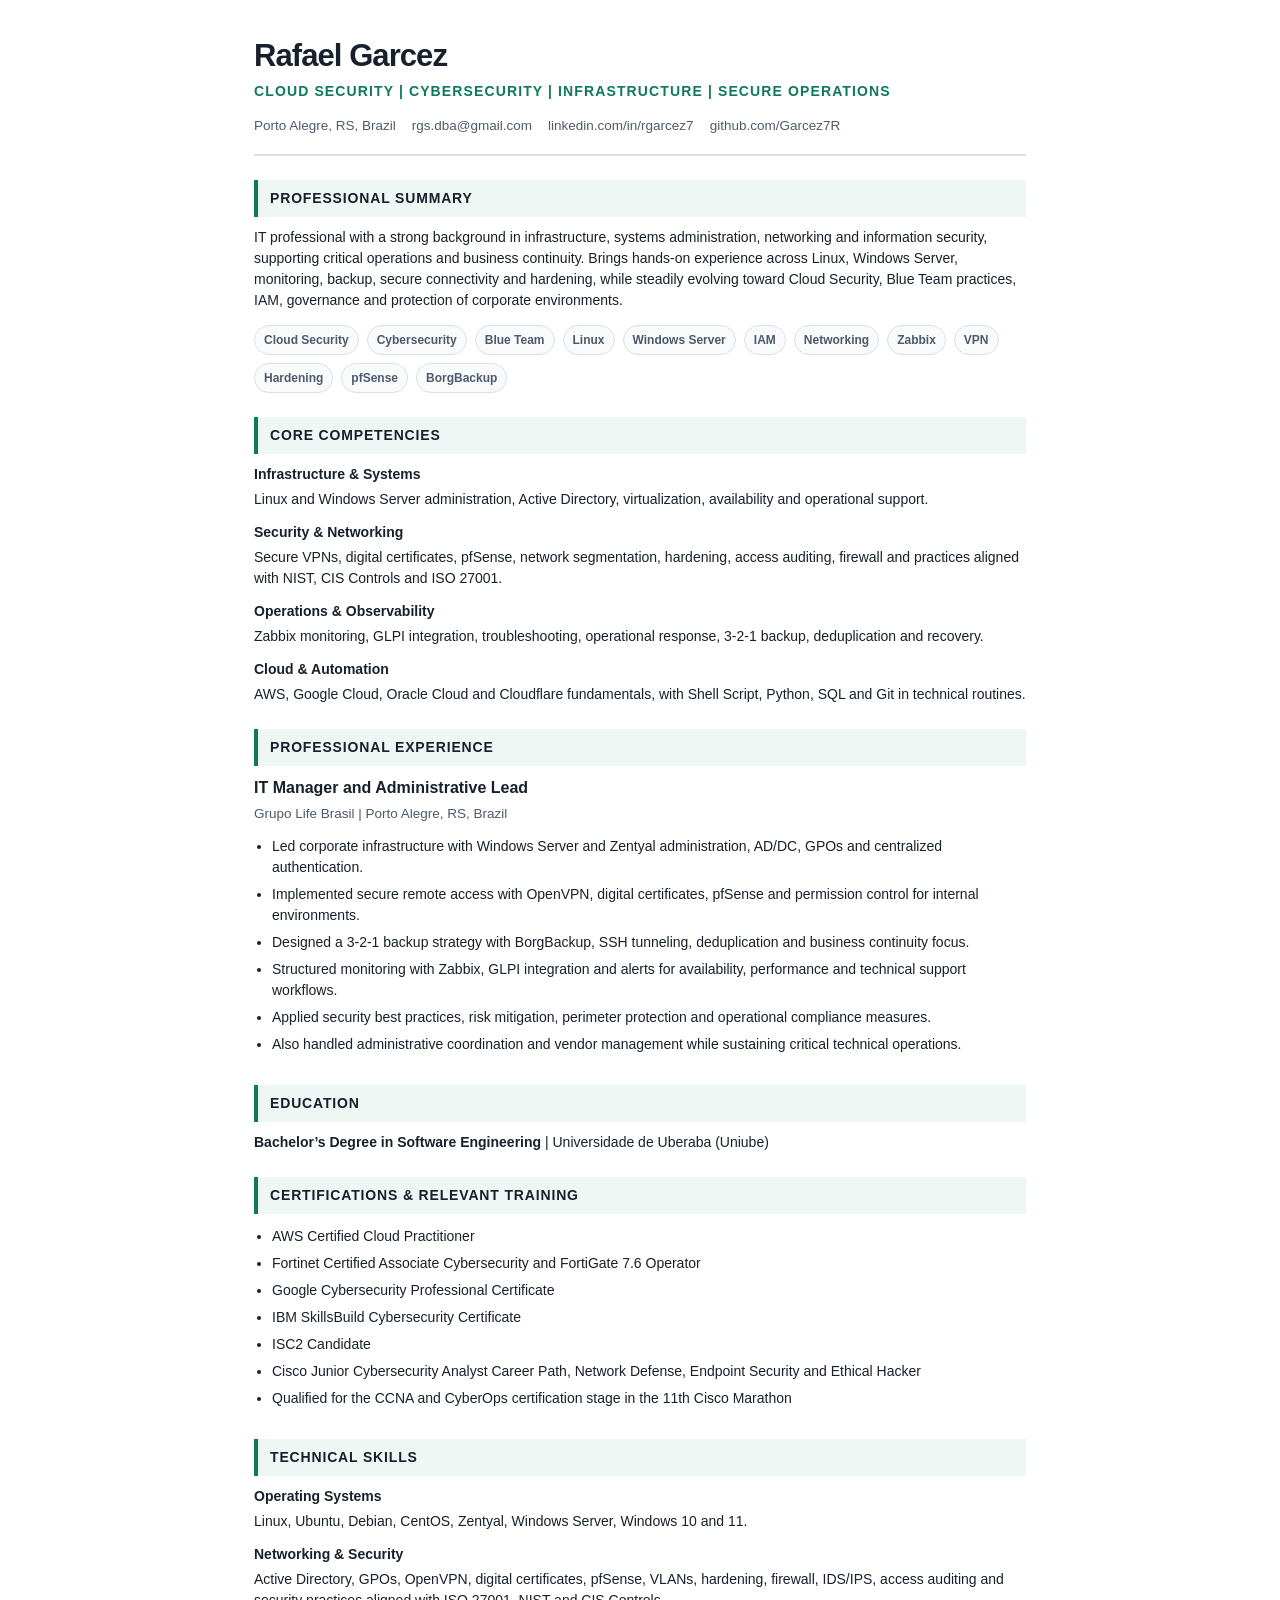
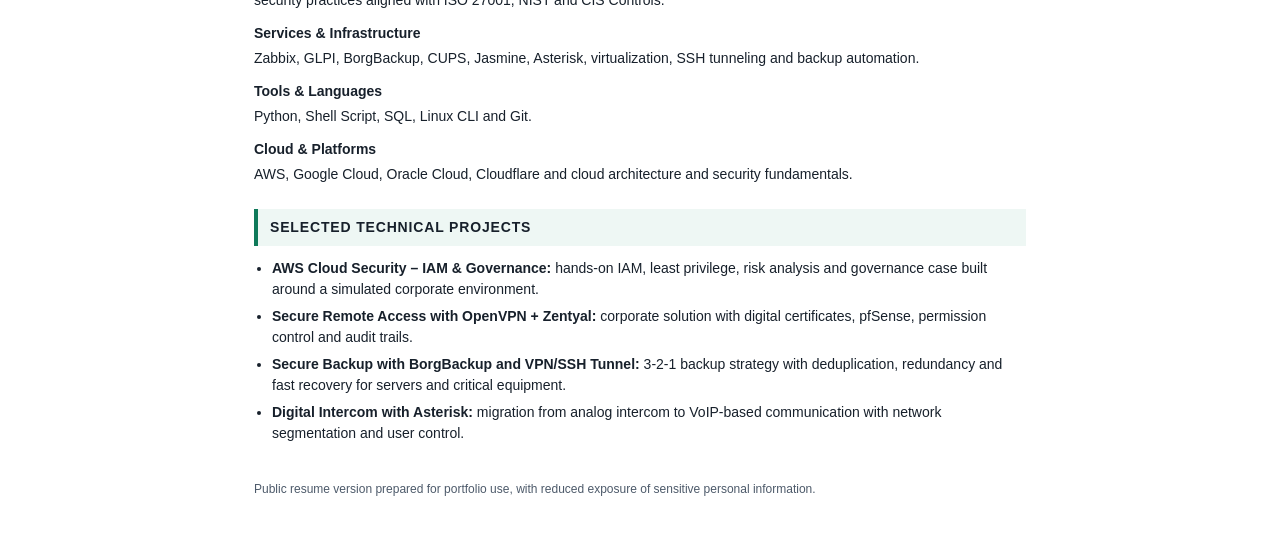
==== assets/docs/cv-public-en.html @ 8097c796 "feat: serve english cv when site language is en" ====
<!doctype html>
<html lang="en">
  <head>
    <meta charset="UTF-8" />
    <meta name="viewport" content="width=device-width, initial-scale=1.0" />
    <title>Rafael Garcez | Public Resume</title>
    <style>
      :root {
        --bg: #ffffff;
        --text: #17202b;
        --muted: #4d5a6a;
        --line: #d9e0e8;
        --accent: #0f7a5a;
        --accent-soft: #eef7f4;
      }

      * {
        box-sizing: border-box;
      }

      body {
        margin: 0;
        background: var(--bg);
        color: var(--text);
        font-family: "Inter", "Segoe UI", Arial, sans-serif;
        line-height: 1.5;
      }

      .page {
        max-width: 860px;
        margin: 0 auto;
        padding: 40px 44px 48px;
      }

      header {
        padding-bottom: 18px;
        border-bottom: 2px solid var(--line);
      }

      h1 {
        margin: 0 0 8px;
        font-size: 31px;
        line-height: 1.05;
        letter-spacing: -0.03em;
      }

      .headline {
        margin: 0 0 14px;
        color: var(--accent);
        font-size: 14px;
        font-weight: 700;
        letter-spacing: 0.08em;
        text-transform: uppercase;
      }

      .meta {
        display: flex;
        flex-wrap: wrap;
        gap: 8px 16px;
        color: var(--muted);
        font-size: 13.5px;
      }

      .meta span {
        white-space: nowrap;
      }

      main {
        display: grid;
        gap: 24px;
        padding-top: 24px;
      }

      section {
        display: grid;
        gap: 10px;
      }

      h2 {
        margin: 0;
        padding: 8px 12px;
        background: var(--accent-soft);
        border-left: 4px solid var(--accent);
        font-size: 14px;
        letter-spacing: 0.06em;
        text-transform: uppercase;
      }

      p {
        margin: 0;
        font-size: 14px;
      }

      .role {
        display: grid;
        gap: 4px;
      }

      .role-title {
        font-size: 16px;
        font-weight: 700;
      }

      .role-company {
        color: var(--muted);
        font-size: 13.5px;
      }

      ul {
        margin: 2px 0 0 18px;
        padding: 0;
      }

      li {
        margin: 0 0 6px;
        font-size: 14px;
      }

      .grid {
        display: grid;
        gap: 12px;
      }

      .summary-grid {
        display: grid;
        gap: 14px;
      }

      .keyword-strip {
        display: flex;
        flex-wrap: wrap;
        gap: 8px;
      }

      .keyword-strip span {
        display: inline-flex;
        align-items: center;
        padding: 5px 9px;
        border: 1px solid var(--line);
        border-radius: 999px;
        background: #f8fafc;
        color: var(--muted);
        font-size: 12px;
        font-weight: 600;
      }

      .skill-group {
        display: grid;
        gap: 4px;
      }

      .skill-group strong {
        font-size: 14px;
      }

      .footnote {
        margin-top: 6px;
        color: var(--muted);
        font-size: 12px;
      }
    </style>
  </head>
  <body>
    <div class="page">
      <header>
        <h1>Rafael Garcez</h1>
        <p class="headline">Cloud Security | Cybersecurity | Infrastructure | Secure Operations</p>
        <div class="meta">
          <span>Porto Alegre, RS, Brazil</span>
          <span>rgs.dba@gmail.com</span>
          <span>linkedin.com/in/rgarcez7</span>
          <span>github.com/Garcez7R</span>
        </div>
      </header>

      <main>
        <section>
          <h2>Professional Summary</h2>
          <div class="summary-grid">
            <p>
              IT professional with a strong background in infrastructure, systems administration, networking and
              information security, supporting critical operations and business continuity. Brings hands-on experience
              across Linux, Windows Server, monitoring, backup, secure connectivity and hardening, while steadily
              evolving toward Cloud Security, Blue Team practices, IAM, governance and protection of corporate
              environments.
            </p>
            <div class="keyword-strip">
              <span>Cloud Security</span>
              <span>Cybersecurity</span>
              <span>Blue Team</span>
              <span>Linux</span>
              <span>Windows Server</span>
              <span>IAM</span>
              <span>Networking</span>
              <span>Zabbix</span>
              <span>VPN</span>
              <span>Hardening</span>
              <span>pfSense</span>
              <span>BorgBackup</span>
            </div>
          </div>
        </section>

        <section>
          <h2>Core Competencies</h2>
          <div class="grid">
            <div class="skill-group">
              <strong>Infrastructure & Systems</strong>
              <p>Linux and Windows Server administration, Active Directory, virtualization, availability and operational support.</p>
            </div>
            <div class="skill-group">
              <strong>Security & Networking</strong>
              <p>Secure VPNs, digital certificates, pfSense, network segmentation, hardening, access auditing, firewall and practices aligned with NIST, CIS Controls and ISO 27001.</p>
            </div>
            <div class="skill-group">
              <strong>Operations & Observability</strong>
              <p>Zabbix monitoring, GLPI integration, troubleshooting, operational response, 3-2-1 backup, deduplication and recovery.</p>
            </div>
            <div class="skill-group">
              <strong>Cloud & Automation</strong>
              <p>AWS, Google Cloud, Oracle Cloud and Cloudflare fundamentals, with Shell Script, Python, SQL and Git in technical routines.</p>
            </div>
          </div>
        </section>

        <section>
          <h2>Professional Experience</h2>
          <div class="role">
            <div class="role-title">IT Manager and Administrative Lead</div>
            <div class="role-company">Grupo Life Brasil | Porto Alegre, RS, Brazil</div>
          </div>
          <ul>
            <li>Led corporate infrastructure with Windows Server and Zentyal administration, AD/DC, GPOs and centralized authentication.</li>
            <li>Implemented secure remote access with OpenVPN, digital certificates, pfSense and permission control for internal environments.</li>
            <li>Designed a 3-2-1 backup strategy with BorgBackup, SSH tunneling, deduplication and business continuity focus.</li>
            <li>Structured monitoring with Zabbix, GLPI integration and alerts for availability, performance and technical support workflows.</li>
            <li>Applied security best practices, risk mitigation, perimeter protection and operational compliance measures.</li>
            <li>Also handled administrative coordination and vendor management while sustaining critical technical operations.</li>
          </ul>
        </section>

        <section>
          <h2>Education</h2>
          <p><strong>Bachelor’s Degree in Software Engineering</strong> | Universidade de Uberaba (Uniube)</p>
        </section>

        <section>
          <h2>Certifications & Relevant Training</h2>
          <ul>
            <li>AWS Certified Cloud Practitioner</li>
            <li>Fortinet Certified Associate Cybersecurity and FortiGate 7.6 Operator</li>
            <li>Google Cybersecurity Professional Certificate</li>
            <li>IBM SkillsBuild Cybersecurity Certificate</li>
            <li>ISC2 Candidate</li>
            <li>Cisco Junior Cybersecurity Analyst Career Path, Network Defense, Endpoint Security and Ethical Hacker</li>
            <li>Qualified for the CCNA and CyberOps certification stage in the 11th Cisco Marathon</li>
          </ul>
        </section>

        <section>
          <h2>Technical Skills</h2>
          <div class="grid">
            <div class="skill-group">
              <strong>Operating Systems</strong>
              <p>Linux, Ubuntu, Debian, CentOS, Zentyal, Windows Server, Windows 10 and 11.</p>
            </div>
            <div class="skill-group">
              <strong>Networking & Security</strong>
              <p>Active Directory, GPOs, OpenVPN, digital certificates, pfSense, VLANs, hardening, firewall, IDS/IPS, access auditing and security practices aligned with ISO 27001, NIST and CIS Controls.</p>
            </div>
            <div class="skill-group">
              <strong>Services & Infrastructure</strong>
              <p>Zabbix, GLPI, BorgBackup, CUPS, Jasmine, Asterisk, virtualization, SSH tunneling and backup automation.</p>
            </div>
            <div class="skill-group">
              <strong>Tools & Languages</strong>
              <p>Python, Shell Script, SQL, Linux CLI and Git.</p>
            </div>
            <div class="skill-group">
              <strong>Cloud & Platforms</strong>
              <p>AWS, Google Cloud, Oracle Cloud, Cloudflare and cloud architecture and security fundamentals.</p>
            </div>
          </div>
        </section>

        <section>
          <h2>Selected Technical Projects</h2>
          <ul>
            <li><strong>AWS Cloud Security – IAM &amp; Governance:</strong> hands-on IAM, least privilege, risk analysis and governance case built around a simulated corporate environment.</li>
            <li><strong>Secure Remote Access with OpenVPN + Zentyal:</strong> corporate solution with digital certificates, pfSense, permission control and audit trails.</li>
            <li><strong>Secure Backup with BorgBackup and VPN/SSH Tunnel:</strong> 3-2-1 backup strategy with deduplication, redundancy and fast recovery for servers and critical equipment.</li>
            <li><strong>Digital Intercom with Asterisk:</strong> migration from analog intercom to VoIP-based communication with network segmentation and user control.</li>
          </ul>
        </section>

        <p class="footnote">
          Public resume version prepared for portfolio use, with reduced exposure of sensitive personal information.
        </p>
      </main>
    </div>
  </body>
</html>
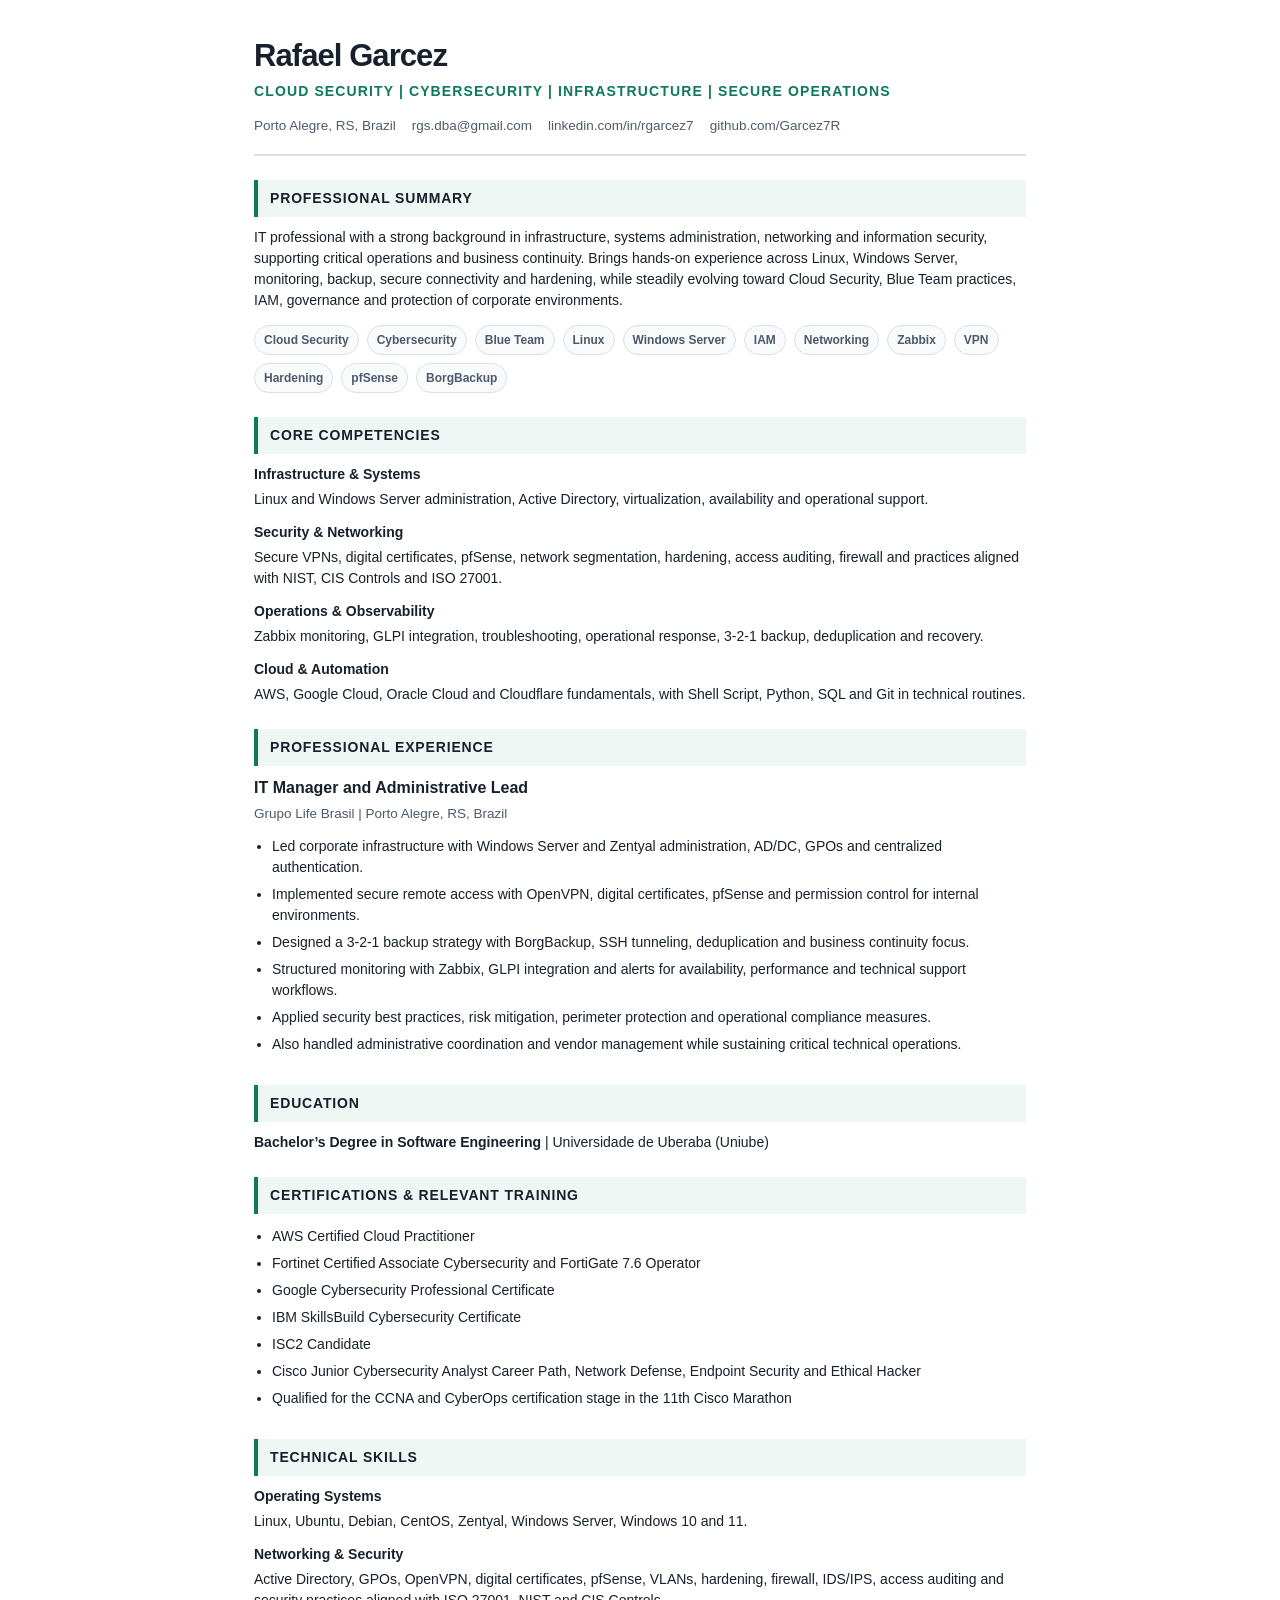
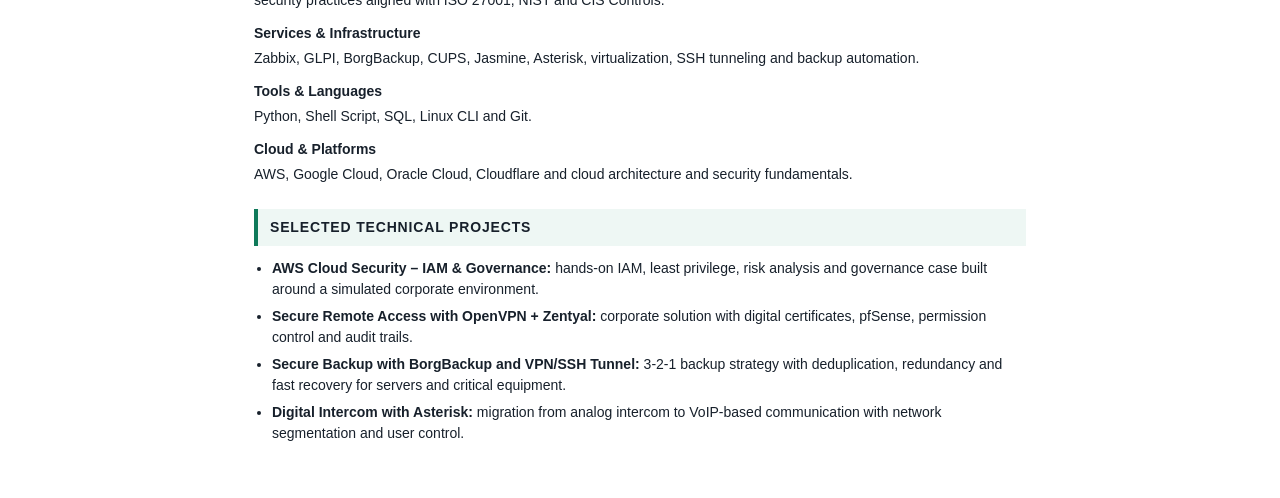
==== commit 6b77e36b: "docs: remove browser print headers and footer notes from cvs" ====
--- a/assets/docs/cv-public-en.html
+++ b/assets/docs/cv-public-en.html
@@ -153,11 +153,6 @@
         font-size: 14px;
       }
 
-      .footnote {
-        margin-top: 6px;
-        color: var(--muted);
-        font-size: 12px;
-      }
     </style>
   </head>
   <body>
@@ -292,10 +287,6 @@
             <li><strong>Digital Intercom with Asterisk:</strong> migration from analog intercom to VoIP-based communication with network segmentation and user control.</li>
           </ul>
         </section>
-
-        <p class="footnote">
-          Public resume version prepared for portfolio use, with reduced exposure of sensitive personal information.
-        </p>
       </main>
     </div>
   </body>
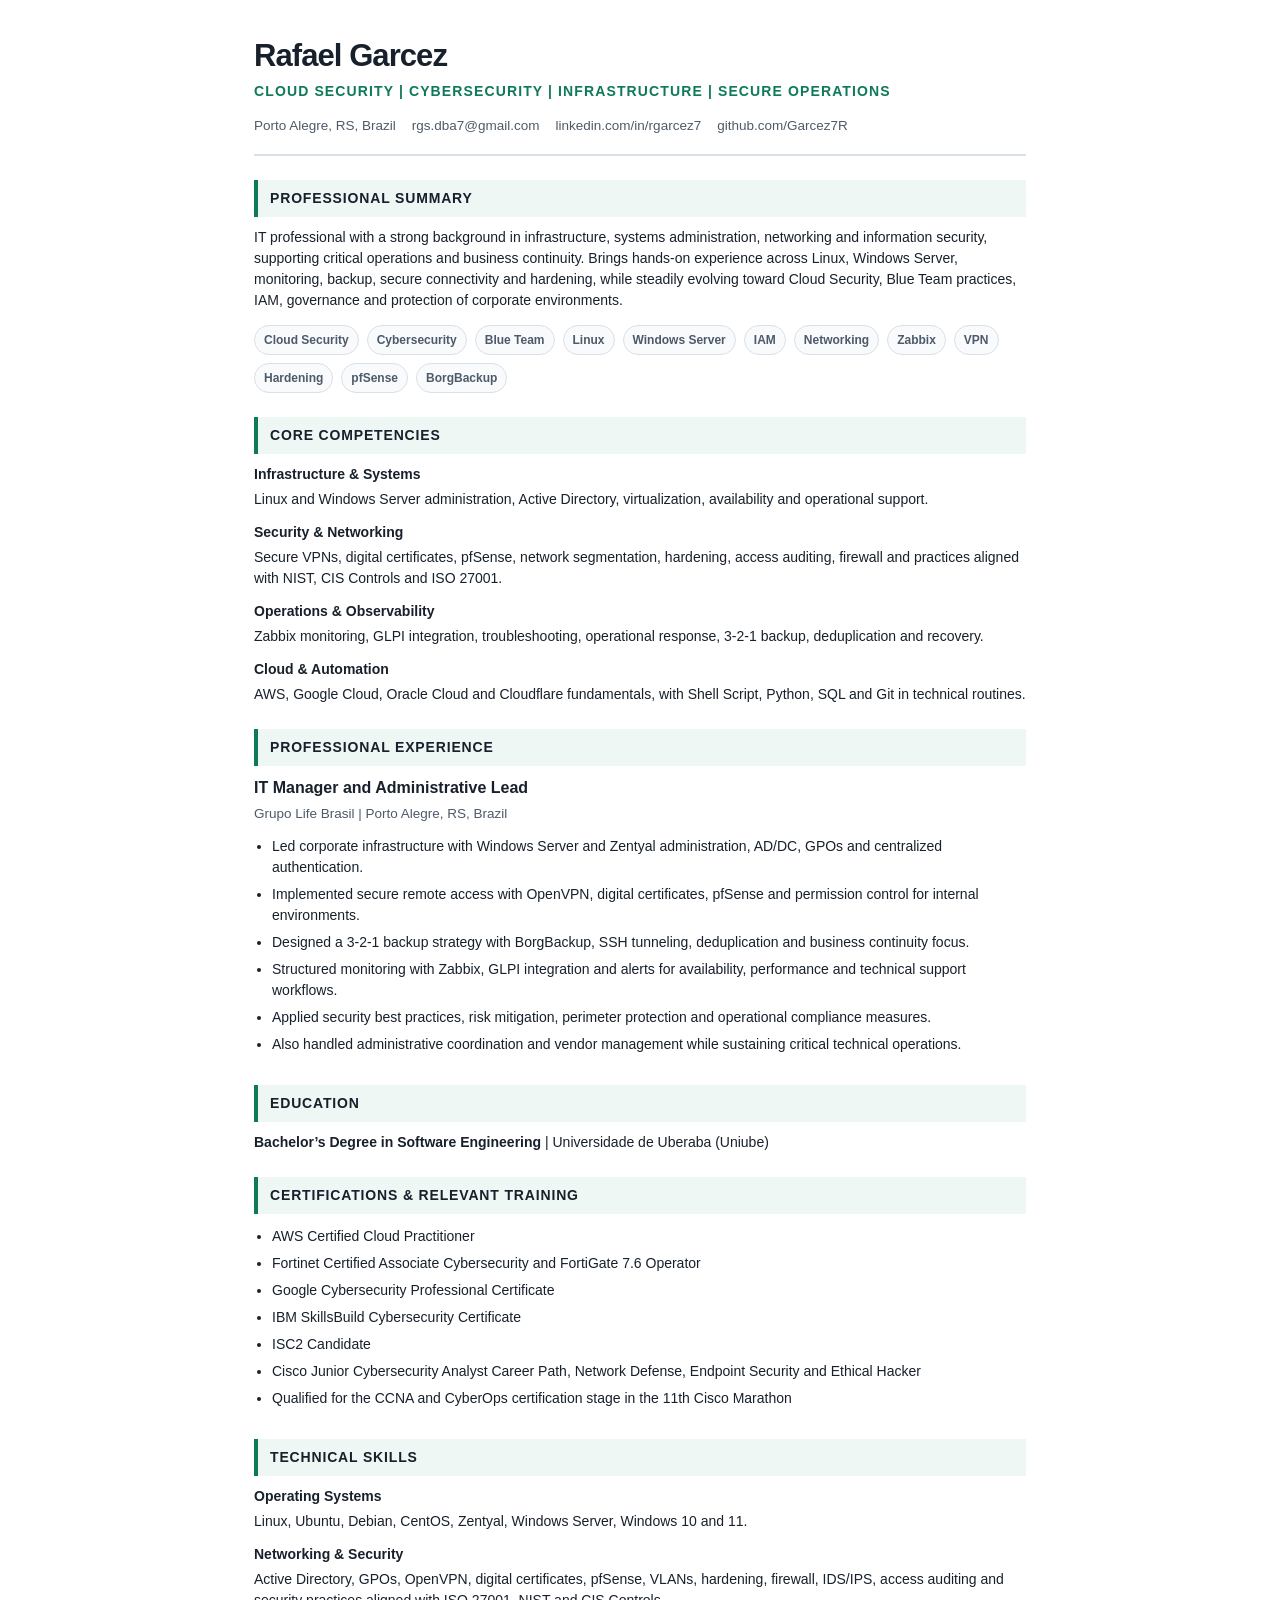
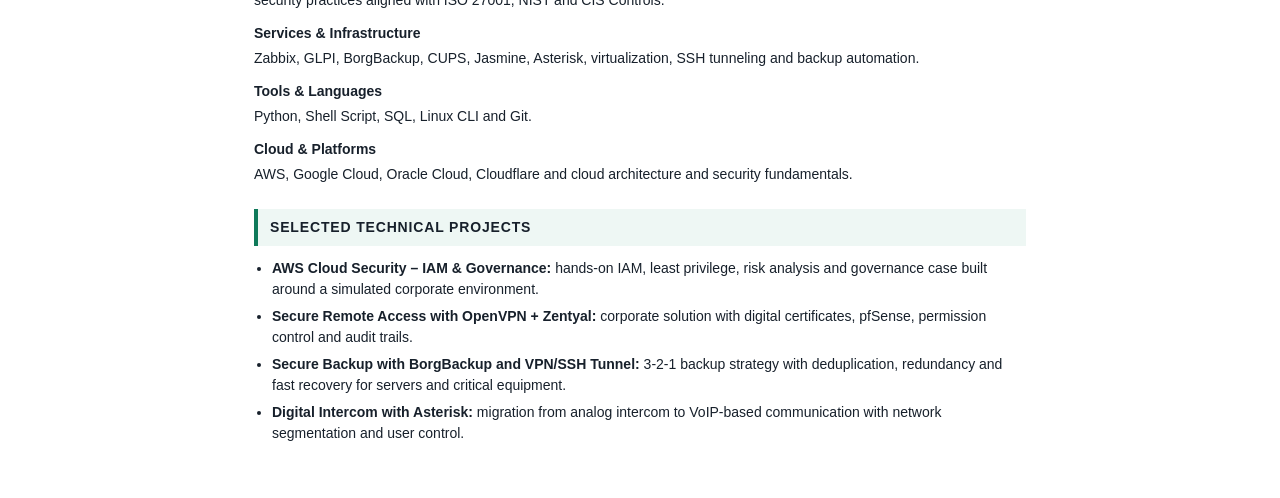
==== commit 0292c1ee: "fix: update contact email across site and cvs" ====
--- a/assets/docs/cv-public-en.html
+++ b/assets/docs/cv-public-en.html
@@ -162,7 +162,7 @@
         <p class="headline">Cloud Security | Cybersecurity | Infrastructure | Secure Operations</p>
         <div class="meta">
           <span>Porto Alegre, RS, Brazil</span>
-          <span>rgs.dba@gmail.com</span>
+          <span>rgs.dba7@gmail.com</span>
           <span>linkedin.com/in/rgarcez7</span>
           <span>github.com/Garcez7R</span>
         </div>
